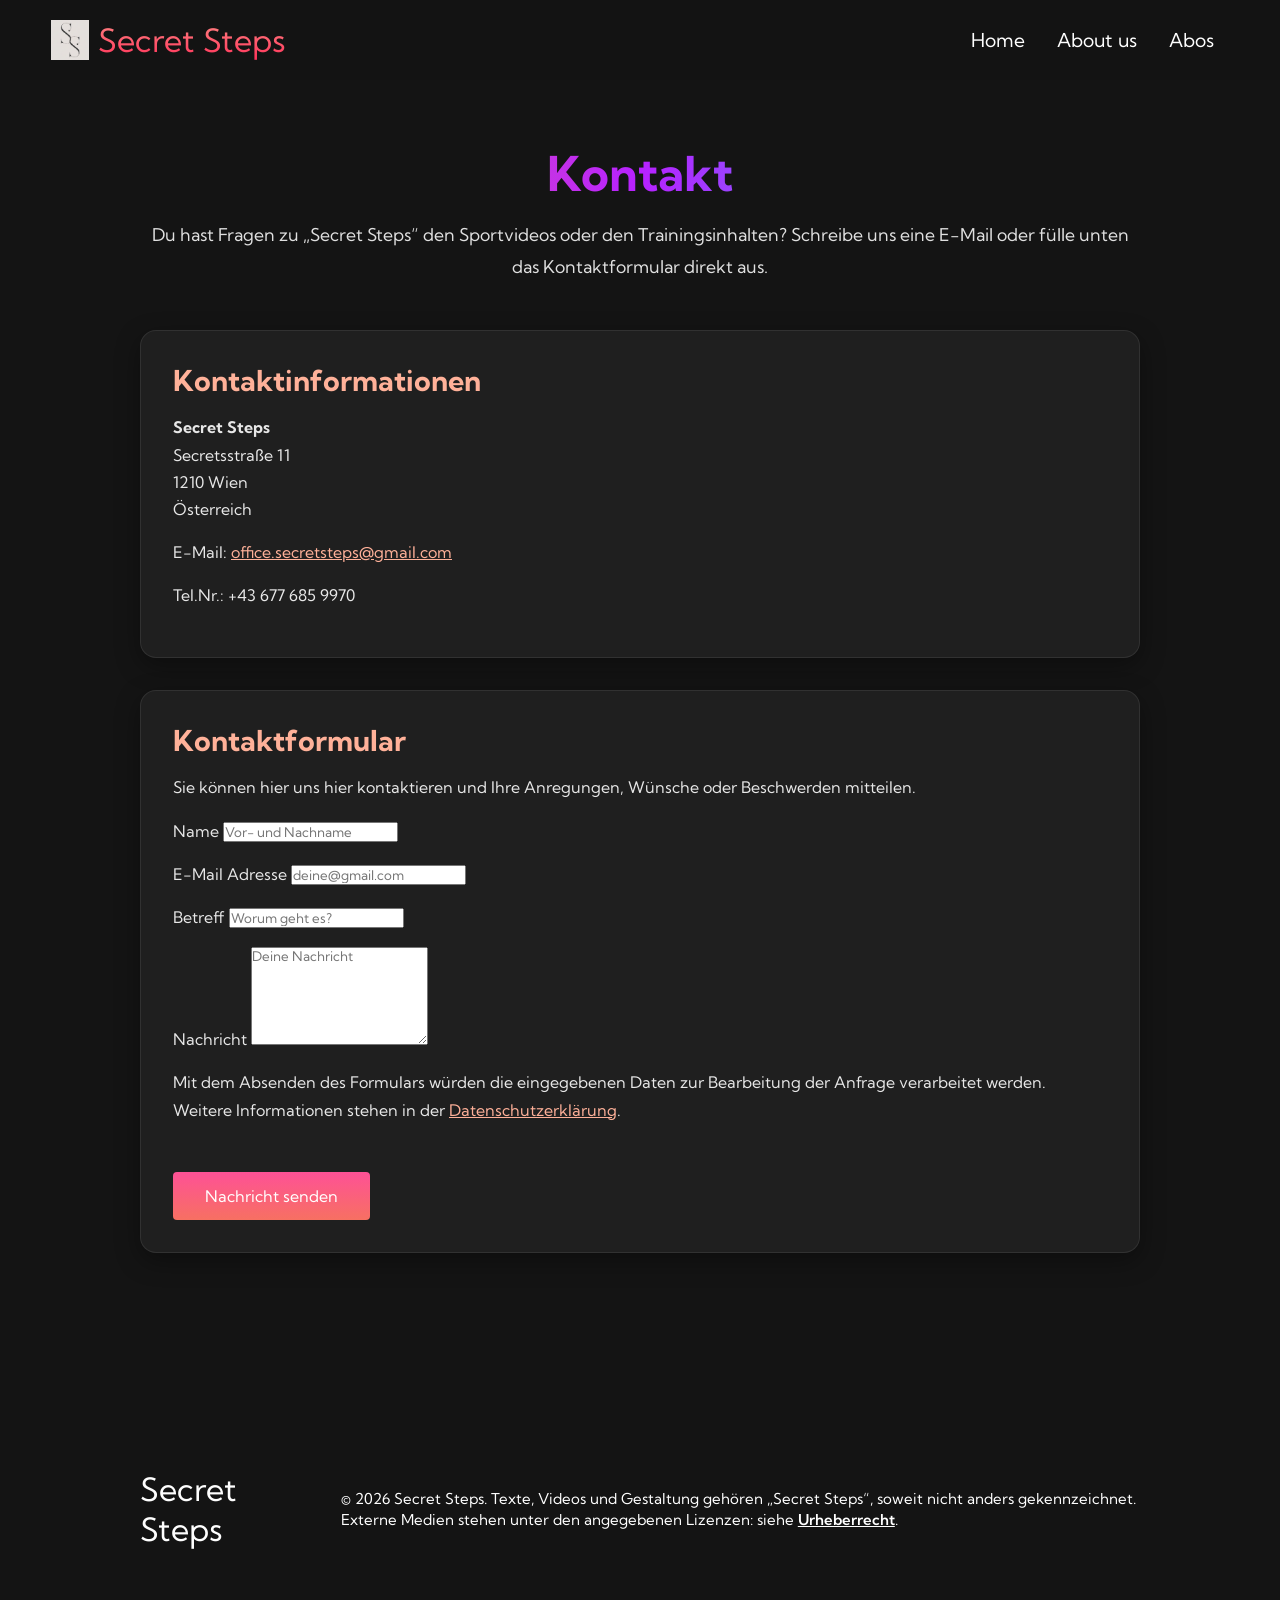
==== gewerbe.html @ 8e56a2cb "Add files via upload" ====
<!DOCTYPE html>
<html lang="de">
<head>
    <meta charset="UTF-8">
    <meta name="viewport" content="width=device-width, initial-scale=1.0">
    <title>Kontakt | Secret Steps</title>
    <link rel="stylesheet" href="styles.css">

    <link rel="preconnect" href="https://fonts.googleapis.com">
    <link rel="preconnect" href="https://fonts.gstatic.com" crossorigin>
    <link href="https://fonts.googleapis.com/css2?family=Kumbh+Sans:wght,YOPQ@100..900,300&display=swap" rel="stylesheet">
</head>
<body>

    <nav class="navbar">
        <div class="navbar__container">
            <a href="index.html" id="navbar__logo">
                <img src="image/SS-Logo.png" alt="Secret Steps Logo" class="logo-img">
                Secret Steps
            </a>

            <ul class="navbar__menu">
                <li class="navbar__item">
                    <a href="index.html" class="navbar__links">Home</a>
                </li>
                <li class="navbar__item">
                    <a href="about.html" class="navbar__links">About us</a>
                </li>
                <li class="navbar__item">
                    <a href="products.html#videos" class="navbar__links">Abos</a>
                </li>
                
            </ul>
        </div>
    </nav>

    <main class="legal-page">
        <section class="legal-hero">
            <h1>Kontakt</h1>
            <p>
                Du hast Fragen zu „Secret Steps“ den Sportvideos oder den Trainingsinhalten?
                Schreibe uns eine E-Mail oder fülle unten das Kontaktformular direkt aus.
            </p>
        </section>

        <section class="legal-card">
            <h2>Kontaktinformationen</h2>
            <p>
                <strong>Secret Steps</strong><br>
                Secretsstraße 11<br>
                1210 Wien<br>
                Österreich
            </p>

            <p>
                E-Mail:
                <a href="mailto:office.secretsteps@gmail.com">office.secretsteps@gmail.com</a>
            </p>
            <p>
                Tel.Nr.: +43 677 685 9970
            </p>
        </section>

        <section class="legal-card" id="formular">
            <h2>Kontaktformular</h2>
            <p>
                Sie können hier uns hier kontaktieren und Ihre Anregungen, Wünsche oder Beschwerden mitteilen.
            </p>

            <form class="contact-form" action="#" method="post">
                <p>
                    <label for="name">Name</label>
                    <input type="text" id="name" name="name" placeholder="Vor- und Nachname">
                </p>
                <p>
                    
                    <label for="email">E-Mail Adresse</label>
                    <input type="email" id="email" name="email" placeholder="deine@gmail.com">
                </p>

                <p>
                    <label for="subject">Betreff</label>
                    <input type="text" id="subject" name="subject" placeholder="Worum geht es?">

                </p>
                <p>
                    <label for="message">Nachricht</label>
                    <textarea id="message" name="message" rows="6" placeholder="Deine Nachricht"></textarea>
                </p>
               
               

                <p class="form-note">
                    Mit dem Absenden des Formulars würden die eingegebenen Daten zur Bearbeitung
                    der Anfrage verarbeitet werden.
                    Weitere Informationen stehen in der
                    <a href="datenschutz.html">Datenschutzerklärung</a>.
                </p>

                <button type="submit" class="main__btn">Nachricht senden</button>
            </form>
        </section>
    </main>

    <footer class="footer__container">
        <div class="social__media">
            <div class="social__media--wrap">
                <div class="footer__logo">
                    <a href="index.html" id="footer__logo">Secret Steps</a>
                </div>

                <p class="website__rights">
                    © 2026 Secret Steps. Texte, Videos und Gestaltung gehören
                    „Secret Steps“, soweit nicht anders gekennzeichnet.
                    Externe Medien stehen unter den angegebenen Lizenzen:
                    siehe <a href="lizenz.html">Urheberrecht</a>.
                </p>
            </div>
        </div>
    </footer>

</body>
</html>
---- styles.css ----
* {
    box-sizing: border-box;
    margin: 0;
    padding: 0;
    font-family: 'Kumbh Sans',sans-serif;
}

.navbar{
    background: #131313;
    height: 80px;
    display: flex;
    justify-content: center;
    align-items: center;
    font-size: 1.2rem;
    position: sticky;
    top: 0;
    z-index: 999;
}
.navbar__container{
    display: flex;
    justify-content: space-between;
    height: 80px;
    z-index: 1;
    width: 100%;
    max-width: 1300px;
    margin: 0 auto;
    padding: 0 50px;
}

#navbar__logo{
    background-color: #ff8177;
    background-image: linear-gradient(to top, #ff0844 0%, #ffb199 100%);
    background-size: 100%;
    -webkit-background-clip: text;
    -moz-background-clip: text;
    -webkit-text-fill-color: transparent;
    -moz-text-fill-color: transparent;
    display: flex;
    align-items: center;
    cursor: pointer;
    text-decoration: none;
    font-size: 2rem;
}
.fa-gem{
    margin-right: 0.5rem;
}
.navbar__menu{
    display: flex;
    align-items: center;
    list-style:none;
    text-align: center;
}
.navbar__item{
    height: 80px;
}
.navbar__links{
    color: #fff;
    display: flex;
    align-items: center;
    justify-content: center;
    text-decoration: none;
    padding: 0 1rem;
    height: 100%;
}
.navbar__btn{
    display: flex;
    justify-content: center;
    align-items: center;
    padding: 0 1rem;
    width: 100%;
}
.button{
    display: flex;
    justify-content: center;
    align-items: center;
    text-decoration: none;
    padding: 10px 20px;
    height: 100%;
    width: 100%;
    border: none;
    outline: none;
    border-radius: 4px;
    background: #f77062;
    color: #fff;

}
.button:hover{
    background: #4837ff;
    transition: all 0.3s ease;
}
.navbar__links:hover{
    color:#f77062;
    transition: all 0.3s ease;
}
@media screen and (max-width: 960px){
    .navbar__container{
        display: flex;
        justify-content: space-between;
        height: 80px;
        z-index: 1;
        width: 100%;
        max-width: 1300px;
        padding: 0;
    }
    .navbar__menu{
        display: grid;
        grid-template-columns: auto;
        margin: 0;
        width: 100%;
        position: absolute;
        top: -1000px;
        opacity: 0;
        background: #131313;
        transition: all 0.5s ease;
        height: 50vh;
        z-index: -1;
    }
    .navbar__menu.active{
        
        top: 100%;
        opacity: 1;
        transition: all 0.5s ease;
        z-index: 99;
        height: 50vh;
        font-size: 1.6rem;
    }
    #navbar__logo{
        padding-left: 25px;
    }
    .navbar__toggle .bar{
        width: 25px;
        height: 3px;
        margin: 5px auto;
        transition: all 0.3s ease-in-out;
        background: #fff;
    }
    .navbar__item{
        width: 100%;
    }
    .navbar__links{
        text-align: center;
        padding: 2rem;
        width: 100%;
        display: table;
    }
    #mobile-menu{
        position: absolute;
        top: 20%;
        right: 5%;
        transform: translate(5%, 20%);
    }
    .navbar__btn{
        padding-bottom: 2rem;
    
    }
    .button{
        display: flex;
        justify-content: center;
        align-items: center;
        width: 80%;
        height: 80px;
        margin: 0;
    }
    .navbar__toggle .bar{
        display: block;
        cursor: pointer;
    }
    #mobile-menu.is-active .bar:nth-child(2){
        opacity: 0;
    }
     #mobile-menu.is-active .bar:nth-child(1){
        transform: translateY(8px) rotate(45deg);
    }
     #mobile-menu.is-active .bar:nth-child(3){
        transform: translateY(-8px) rotate(-45deg);
    }
} .logo-img{
    width: 40px;
    height: 40px;
    margin-right: 0.5rem;
    object-fit: contain;
}


.main{
    background-color: #141414;
}
.main__container{
    display: grid;
    grid-template-columns: 1fr 1fr;
    align-items: center;
    justify-self: center;
    margin: 0 auto;
    height: 90vh;
    background-color: #141414;
    z-index: 1;
    width: 100%;
    max-width: 1300px;
    padding: 0 50px;
}
.main__contant h1{
    font-size: 4rem;
    background-color: #ff8177;
    background-image: linear-gradient(to top, #ff0844 0%, #ffb199 100%);
    background-size: 100%;
    -webkit-background-clip: text;
    -moz-background-clip: text;
    -webkit-text-fill-color: transparent;
    -moz-text-fill-color: transparent;

}
.main__contant h2{
    font-size: 4rem;
    background-color: #ff8177;
    background-image: linear-gradient(to top, #b721ff 0%, #21d4fd 100%);
    background-size: 100%;
    -webkit-background-clip: text;
    -moz-background-clip: text;
    -webkit-text-fill-color: transparent;
    -moz-text-fill-color: transparent;
}
.main__contant p {
    margin-top: 1rem;
    font-size:2rem;
    font-weight: 700;
    color: #fff;
}

.main__btn{
    font-size: 1rem;
    background-image: linear-gradient(to top, #f77062 0%, #fe5196 100%);
    padding: 14px 32px;
    border: none;
    border-radius: 4px;
    color: #fff;
    margin-top: 2rem;
    cursor: pointer;
    position: relative;
    transition: all 0.35s;
    outline: none;
   
}
.main__btn a {
    position: relative;
    z-index: 2;
    color: #fff;
    text-decoration: none;
}
.main__btn:after{
    position: absolute;
    content: '';
    top: 0;
    left: 0;
    width: 0;
    height: 100%;
    background: #4837ff;
    transition: all 0.35s;
    border-radius: 4px;

}
.main__btn:hover{
    color: #fff;
}
.main__btn:hover:after{
    width: 100%
}
.main__img--container{
    text-align: center;
}
#main__img{
    height: 80%;
    width: 80%;
}
@media screen and (max-width: 760px){
    .main__container{
        display: grid;
        grid-template-columns: auto;
        align-items: center;
        justify-self: center;
        width: 100%;
        margin: 0 auto;
        height: 90vh;
    }
    .main__contant{
        text-align: center;
        margin-bottom: 4rem;
    }
    .main__contant h1{
        font-size: 2.5rem;
        margin-top: 2rem;
    }
    .main__contant h2 {
        font-size: 3rem;
    }
    .main__contant p {
        margin-top: 1rem;
        font-size: 1.5rem;
    
    }
}
@media screen and (max-width: 480px){
    .main__contant h1{
        font-size: 2rem;
        margin-top: 3rem;
    }
    .main__contant h2 {
        font-size: 2rem;
    }
    .main__contant p {
        margin-top: 2rem;
        font-size: 1.5rem;
    
    }
    .main__btn{
        padding: 12px 36px;
        margin: 2.5rem 0;
    }
}
.services{
    background: #141414;
    display: flex;
    flex-direction: column;
    align-items: center;
    min-height: 100vh;
    padding: 4rem 2rem;
}
.services h1{
    background-color: #ff8177;
    background-image: linear-gradient(to right, #ff8177 0%, #ff867a 0%, #ff8c7f 21%, #f99185 52%, #cf556c 78%, #b12a5b 100%);
    background-size: 100%;
    margin-bottom: 5rem;
    font-size: 2.5rem;
     -webkit-background-clip: text;
    -moz-background-clip: text;
    -webkit-text-fill-color: transparent;
    -moz-text-fill-color: transparent;
}
.services__container{
    display: flex;
    justify-content: center;
    flex-wrap: wrap;
}
.services__card{
    margin: 1rem;
    height: 525px;
    width: 400px;
    border-radius: 4px;
    background-image: linear-gradient(to bottom, rgba(0,0,0,0) 0% , rgba(17,17,17,0.6) 100%), url('image/pic2.jpg');
    background-size: cover;
    position: relative;
    color: #fff;
}
.services__card:nth-child(2){
    background-image: linear-gradient(to bottom, rgba(0,0,0,0) 0% , rgba(17,17,17,0.6) 100%), url('image/pic3.jpg');
}
.services__card h2 {
    position: absolute;
    top: 350px;
    left: 30px;
}
.services__card p{
    position: absolute;
    top: 400px;
    left: 30px;
}
.services__card button{
    color: #fff;
    padding: 10px 20px;
    border: none;
    outline: none;
    border-radius: 4px;
    background: #f77062;
    position: absolute;
    top: 440px;
    left: 30px;
    font-size: 1rem;
    cursor: pointer;
}
.services__card:hover{
    transform: scale(1.075);
    transition: 0.2s ease-in;
    cursor: pointer;
}
@media screen and (max-width: 960px){
    .services{
        min-height: 1600px;
    }
    .services h1{
        font-size: 2rem;
        margin-top: 12rem;
    }
}
@media screen and (max-width: 480px){
    .services{
        min-height: 1400px;
    }
    .services h1 {
        font-size: 1.2rem;
    }
    .services__card{
        width: 300px;
    }
}
.footer__container{
    background-color: #141414;
    padding: 5rem 0;
    display: flex;
    flex-direction: column;
    justify-content: center;
    align-items: center;
}
#footer__logo{
    color: #fff;
    display: flex;
    align-items: center;
    cursor: pointer;
    text-decoration: none;
    font-size: 2rem;
}
.footer__links {
    width: 100%;
    max-width: 1000px;
    display: flex;
    justify-content: center;
    align-items: flex-start;
    gap: 4rem;
    flex-wrap: wrap;
}

.footer__links--wrapper,
.footer__link--wrapper {
    display: flex;
    align-items: flex-start;
    gap: 4rem;
}

.footer__links--items {
    display: flex;
    flex-direction: column;
    align-items: flex-start;
    text-align: left;
    min-width: 180px;
}
.footer__links--items h2{
    margin-bottom: 16px;
}
.footer__links--items > h2{
    color: #fff;
}
.footer__links--items a{
    color: #fff;
    text-decoration: none;
    margin-bottom: 0.5rem;
}
.footer__links--items a:hover{
    color: #e9e9e9;
    transition: 0.3s ease-out;
}
.social__icon--links{
    color: #fff;
    font-size: 100%;
}
.social__media{
    max-width: 1000px;
    width: 100%;
}
.social__media--wrap{
    display: flex;
    justify-content: space-between;
    align-items: center;
    width: 100%;
    max-width: 1000px;
    margin: 40px auto 0 auto;
    gap: 90px;
}
.social__icons{
    display: flex;
    justify-content: space-between;
    align-items: center;
    width: 240px;
}
.social__logo{
    color: #fff;
    justify-self: flex-start;
    margin-left: pointer;
    text-decoration: none;
    font-size: 2rem;
    display: flex;
    align-items: center;
    margin-bottom: 16px;
}
.website__rights{
    color: #fff;
    font-size: 16px;
    line-height: 1.4;
    font-size: 15px;

}
@media screen and (max-width:820px){
    .footer__links{
        padding-top: 2rem;
    }
    #footer__logo{
        margin-bottom: 2rem;
    }
    .website__rights{
        margin-bottom: 2rem;
    
    }
    .footer__links--wrapper{
        flex-direction: column;
    }
    .social__media--wrap{
        flex-direction: column;
    }
}
@media screen and (max-width:480px){
    .footer__links--items{
        margin: 0;
        padding: 10px;
        width: 10px;
    }
}
.product-grid {
    display: grid;
    grid-template-columns: repeat(3, 1fr);
    gap: 2rem;
    margin-top: 2rem;
}

.product-card {
    background: #1f1f1f;
    color: #fff;
    border-radius: 8px;
    padding: 1.5rem;
    text-align: left;
}

.product-card img {
    width: 100%;
    height: 220px;
    object-fit: cover;
    border-radius: 8px;
    margin-bottom: 1rem;
}

.product-card h3 {
    margin-bottom: 1rem;
    color: #ffb199;
}

.product-card p {
    margin-bottom: 1rem;
    line-height: 1.5;
}

.price {
    font-size: 1.4rem;
    font-weight: bold;
    color: #f77062;
}

@media screen and (max-width: 900px) {
    .product-grid {
        grid-template-columns: 1fr;
    }
}
.legal-page {
    background: #141414;
    color: #fff;
    min-height: 100vh;
    padding: 4rem 2rem;
}

.legal-hero {
    max-width: 1000px;
    margin: 0 auto 3rem auto;
    text-align: center;
}

.legal-hero h1 {
    font-size: 3rem;
    margin-bottom: 1rem;
    background-image: linear-gradient(to right, #ff8177, #b721ff, #21d4fd);
    -webkit-background-clip: text;
    -webkit-text-fill-color: transparent;
}

.legal-hero p {
    font-size: 1.1rem;
    line-height: 1.8;
    color: #e0e0e0;
    margin-bottom: 1rem;
}

.legal-card {
    max-width: 1000px;
    margin: 0 auto 2rem auto;
    background: #1f1f1f;
    padding: 2rem;
    border-radius: 16px;
    box-shadow: 0 8px 24px rgba(0, 0, 0, 0.35);
    border: 1px solid rgba(255, 255, 255, 0.08);
}

.legal-card h2 {
    color: #ffb199;
    margin-bottom: 1rem;
    font-size: 1.8rem;
}

.legal-card h3 {
    color: #f77062;
    margin-top: 1.5rem;
    margin-bottom: 0.75rem;
}

.legal-card p,
.legal-card li {
    color: #e7e7e7;
    line-height: 1.7;
    margin-bottom: 1rem;
}

.legal-card ul {
    padding-left: 1.5rem;
    margin-bottom: 1rem;
}

.legal-card a {
    color: #ffb199;
    text-decoration: underline;
}

.legal-card a:hover {
    color: #21d4fd;
}
.product-grid {
    display: grid;
    grid-template-columns: repeat(3, 1fr);
    gap: 2rem;
    margin-top: 2rem;
}

.product-card {
    background: #181818;
    color: #fff;
    border-radius: 18px;
    overflow: hidden;
    box-shadow: 0 10px 28px rgba(0, 0, 0, 0.4);
    transition: transform 0.25s ease, box-shadow 0.25s ease;
    border: 1px solid rgba(255, 255, 255, 0.08);
}

.product-card:hover {
    transform: translateY(-8px);
    box-shadow: 0 16px 36px rgba(0, 0, 0, 0.55);
}

.product-card img {
    width: 100%;
    height: 230px;
    object-fit: cover;
    display: block;
}

.product-card h3 {
    color: #ffb199;
    font-size: 1.5rem;
    margin: 1.5rem 1.5rem 1rem 1.5rem;
}

.product-card p {
    color: #e7e7e7;
    line-height: 1.6;
    margin: 0 1.5rem 1rem 1.5rem;
}

.product-card .price {
    color: #f77062;
    font-size: 1.5rem;
    font-weight: 800;
}

.product-card .main__btn {
    display: inline-block;
    margin: 0 1.5rem 1.5rem 1.5rem;
}
.website-description {
    max-width: 900px;
    margin: 4rem auto 0 auto;
    padding: 2rem;
    background: #1f1f1f;
    color: #fff;
    border-radius: 16px;
    text-align: center;
    box-shadow: 0 10px 28px rgba(0, 0, 0, 0.35);
}

.website-description h2 {
    font-size: 2rem;
    margin-bottom: 1rem;
    color: #ffb199;
}

.website-description p {
    font-size: 1.1rem;
    line-height: 1.7;
    color: #e7e7e7;
}
.small-btn {
    display: inline-block;
    padding: 8px 16px;
    background: #f77062;
    color: #fff;
    border-radius: 6px;
    text-decoration: none;
    font-size: 0.95rem;
    font-weight: 600;
    margin-top: 0.5rem;
}

.small-btn:hover {
    background: #fe5196;
}
section[id] {
    scroll-margin-top: 110px;
}
.underline {
    text-decoration: underline;
}
.license-table {
    width: 100%;
    border-collapse: collapse;
    margin-top: 1rem;
}

.license-table th,
.license-table td {
    padding: 12px 18px;
    text-align: left;
    vertical-align: top;
}

.license-table th {
    color: #ffffff;
    font-weight: 700;
}

.license-table td {
    color: #e7e7e7;
}

.license-table tr {
    border-bottom: 1px solid rgba(255, 255, 255, 0.12);
}
.thankyou-buttons {
    display: flex;
    justify-content: center;
    gap: 1rem;
    margin-top: 2rem;
    flex-wrap: wrap;
}

.thankyou-btn {
    display: inline-block;
    padding: 14px 28px;
    border-radius: 30px;
    text-decoration: none;
    font-weight: 700;
    font-size: 1rem;
    transition: all 0.3s ease;
}

.thankyou-btn.primary {
    background: linear-gradient(to right, #f77062, #fe5196);
    color: #fff;
}

.thankyou-btn.secondary {
    background: transparent;
    color: #ffb199;
    border: 2px solid #ffb199;
}

.thankyou-btn.primary:hover {
    transform: translateY(-3px);
    box-shadow: 0 8px 20px rgba(247, 112, 98, 0.4);
}

.thankyou-btn.secondary:hover {
    background: #ffb199;
    color: #141414;
    transform: translateY(-3px);
}
.logo-step-animation {
    animation: stepMove 1.5s ease-in-out;
}

@keyframes stepMove {
    0% {
        transform: translateX(0);
        opacity: 0.3;
    }

    50% {
        transform: translateX(25px);
        opacity: 1;
    }

    100% {
        transform: translateX(0);
        opacity: 1;
    }
}
.login-modal {
    display: none;
    position: fixed;
    z-index: 9999;
    left: 0;
    top: 0;
    width: 100%;
    height: 100vh;
    background: rgba(0, 0, 0, 0.6);
    justify-content: center;
    align-items: center;
}

.login-box {
    background: #fff;
    padding: 30px;
    border-radius: 12px;
    width: 90%;
    max-width: 400px;
    text-align: center;
    position: relative;
}

.login-box h2 {
    margin-bottom: 10px;
}

.login-box input {
    width: 100%;
    padding: 12px;
    margin: 10px 0;
    border: 1px solid #ccc;
    border-radius: 8px;
    font-family: "Kumbh Sans", sans-serif;
}

.close-login {
    position: absolute;
    right: 18px;
    top: 12px;
    font-size: 28px;
    cursor: pointer;
}

.login-hint {
    font-size: 0.85rem;
    color: #777;
    margin-top: 15px;
}
.checkin-overlay {
    position: fixed;
    inset: 0;
    background: rgba(0, 0, 0, 0.75);
    z-index: 9999;
    display: flex;
    justify-content: center;
    align-items: center;
}

.checkin-success {
    background: white;
    color: #111;
    width: 320px;
    padding: 40px 30px;
    border-radius: 20px;
    text-align: center;
    box-shadow: 0 0 30px rgba(255, 255, 255, 0.25);
}

.checkin-logo-box {
    position: relative;
    display: inline-block;
    margin-bottom: 15px;
}

.checkin-success-logo {
    width: 90px;
    animation: secretStepMove 1.2s ease-in-out forwards;
}

.checkin-check {
    font-size: 42px;
    font-weight: bold;
    color: #3bb54a;
    opacity: 0;
    animation: checkAppear 0.5s ease-in-out forwards;
    animation-delay: 1.1s;
}

.checkin-success h2 {
    margin-top: 10px;
    font-size: 1.4rem;
}

.checkin-success p {
    margin-top: 5px;
    color: #555;
}

@keyframes secretStepMove {
    0% {
        transform: translateX(-50px) scale(0.8);
        opacity: 0;
    }

    50% {
        transform: translateX(20px) scale(1.08);
        opacity: 1;
    }

    100% {
        transform: translateX(0) scale(1);
        opacity: 1;
    }
}

@keyframes checkAppear {
    0% {
        opacity: 0;
        transform: scale(0.3) rotate(-20deg);
    }

    100% {
        opacity: 1;
        transform: scale(1) rotate(0deg);
    }
}
.website__rights a {
    color: #ffffff;
    text-decoration: underline;
    font-weight: 600;
}
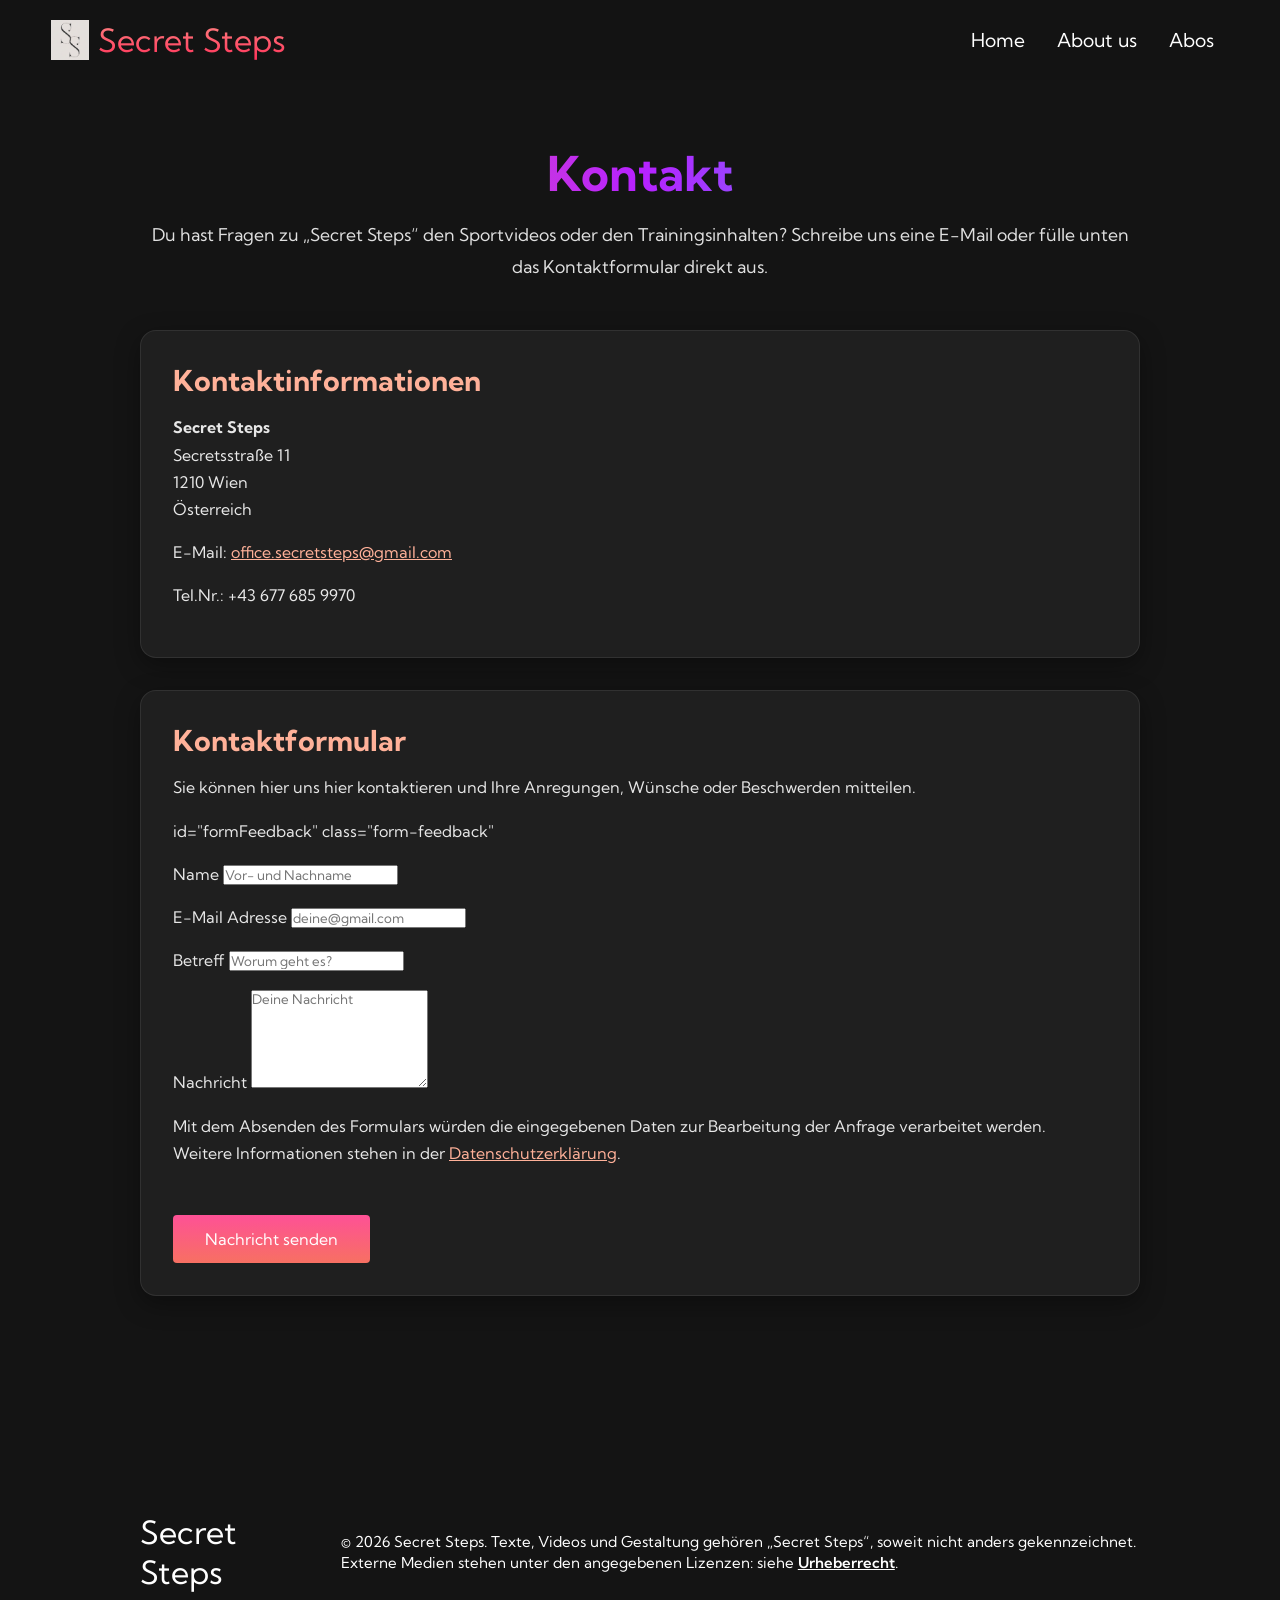
==== commit 133e1a18: "Update gewerbe.html" ====
--- a/gewerbe.html
+++ b/gewerbe.html
@@ -66,8 +66,10 @@
             <p>
                 Sie können hier uns hier kontaktieren und Ihre Anregungen, Wünsche oder Beschwerden mitteilen.
             </p>
-
-            <form class="contact-form" action="#" method="post">
+            <p>
+                id="formFeedback" class="form-feedback"
+            </p>
+            <form class="contact-form" id="contactForm" action="#" method="post">
                 <p>
                     <label for="name">Name</label>
                     <input type="text" id="name" name="name" placeholder="Vor- und Nachname">
@@ -118,6 +120,20 @@
             </div>
         </div>
     </footer>
-
+<script>
+    const form = document.getElementById("contactForm");
+    const feedback = document.getElementById("formFeedback");
+    form.addEventListener("submit", function(event) {
+    event.preventDefault();
+        feedback.innerHTML = "Danke für Ihre Nachricht. Sie werden nun auf die Startseite weitergeleitet."
+        feedback.style.display = "block";
+        feedback.style.color = "lightgreen";
+        feedback.style.fontWeight = "bold";
+        feedback.style.margin = "20px 0";
+        setTimeout(function() {
+            window.location.href = "index.html";
+        }, 4000);
+    });
+</script>
 </body>
-</html>+</html>
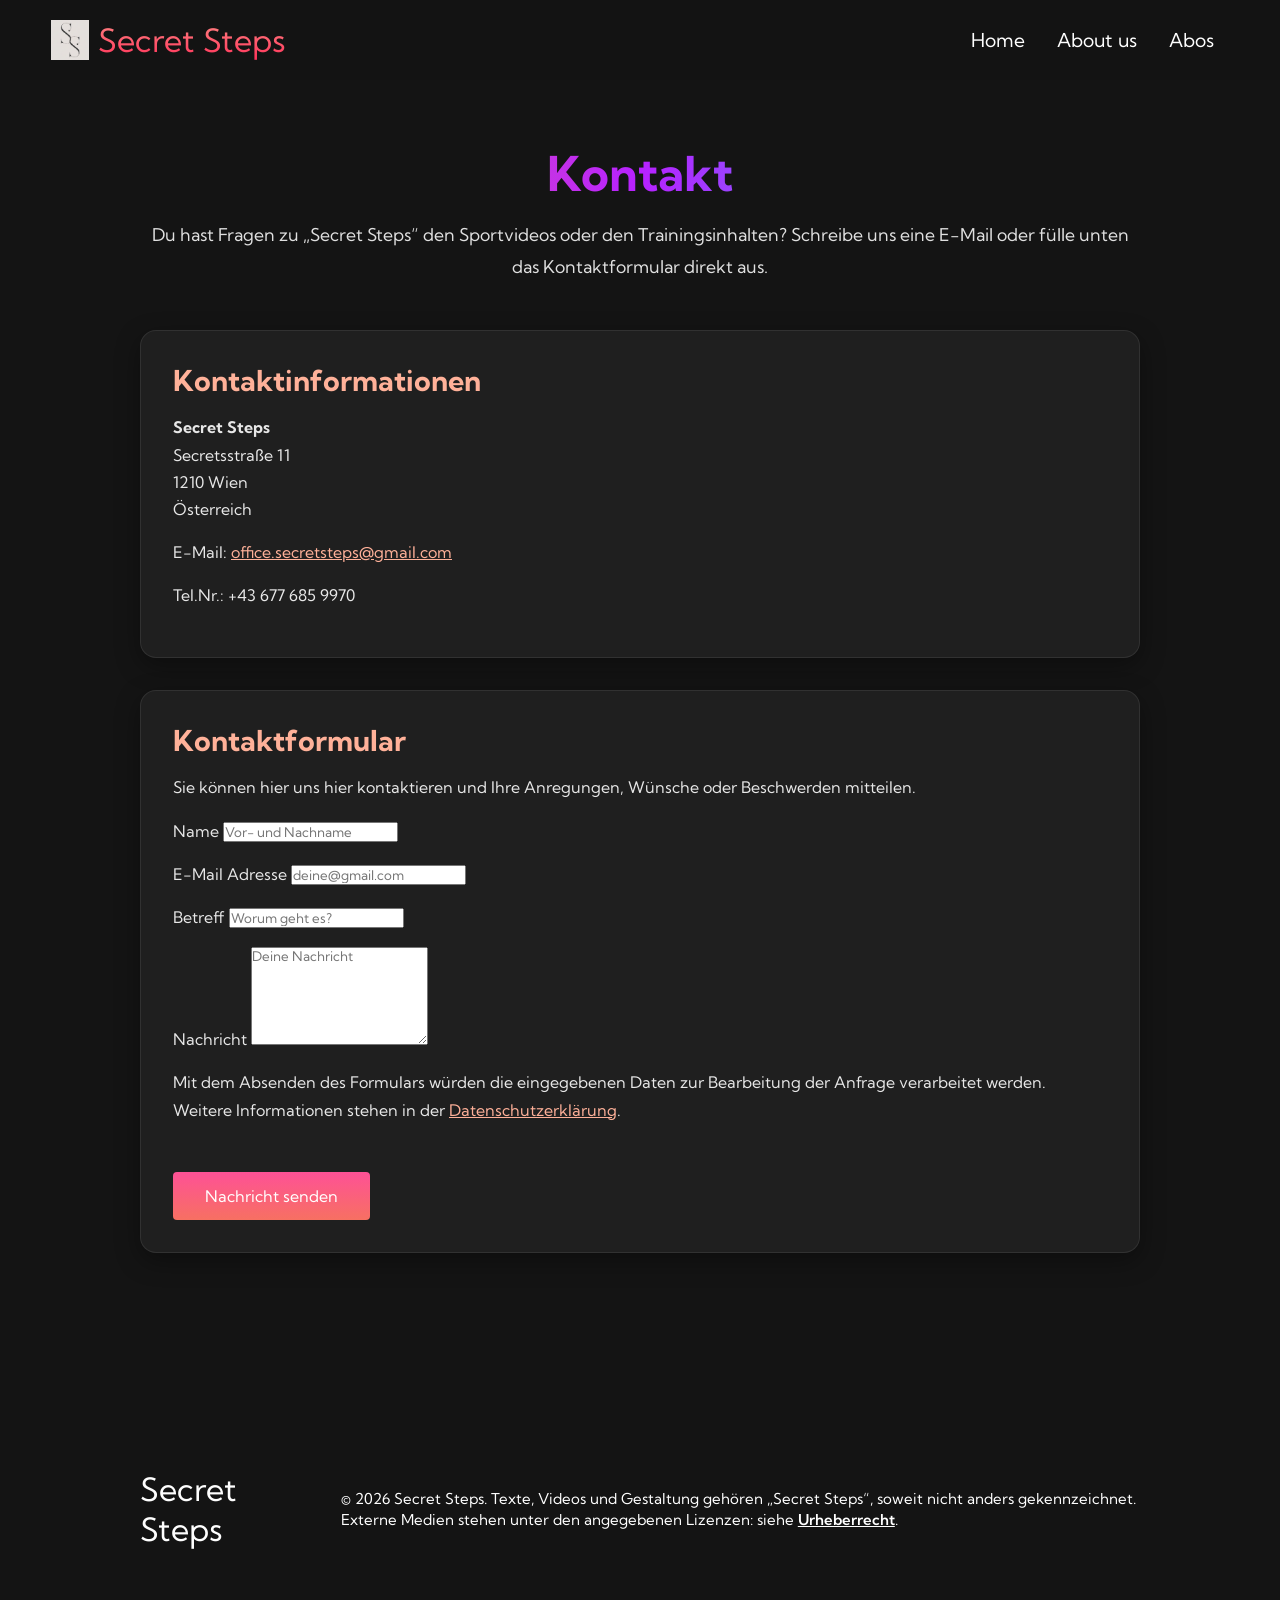
==== commit 5e691877: "Update gewerbe.html" ====
--- a/gewerbe.html
+++ b/gewerbe.html
@@ -66,9 +66,7 @@
             <p>
                 Sie können hier uns hier kontaktieren und Ihre Anregungen, Wünsche oder Beschwerden mitteilen.
             </p>
-            <p>
-                id="formFeedback" class="form-feedback"
-            </p>
+            <p id="formFeedback" class="form-feedback"></p>
             <form class="contact-form" id="contactForm" action="#" method="post">
                 <p>
                     <label for="name">Name</label>
